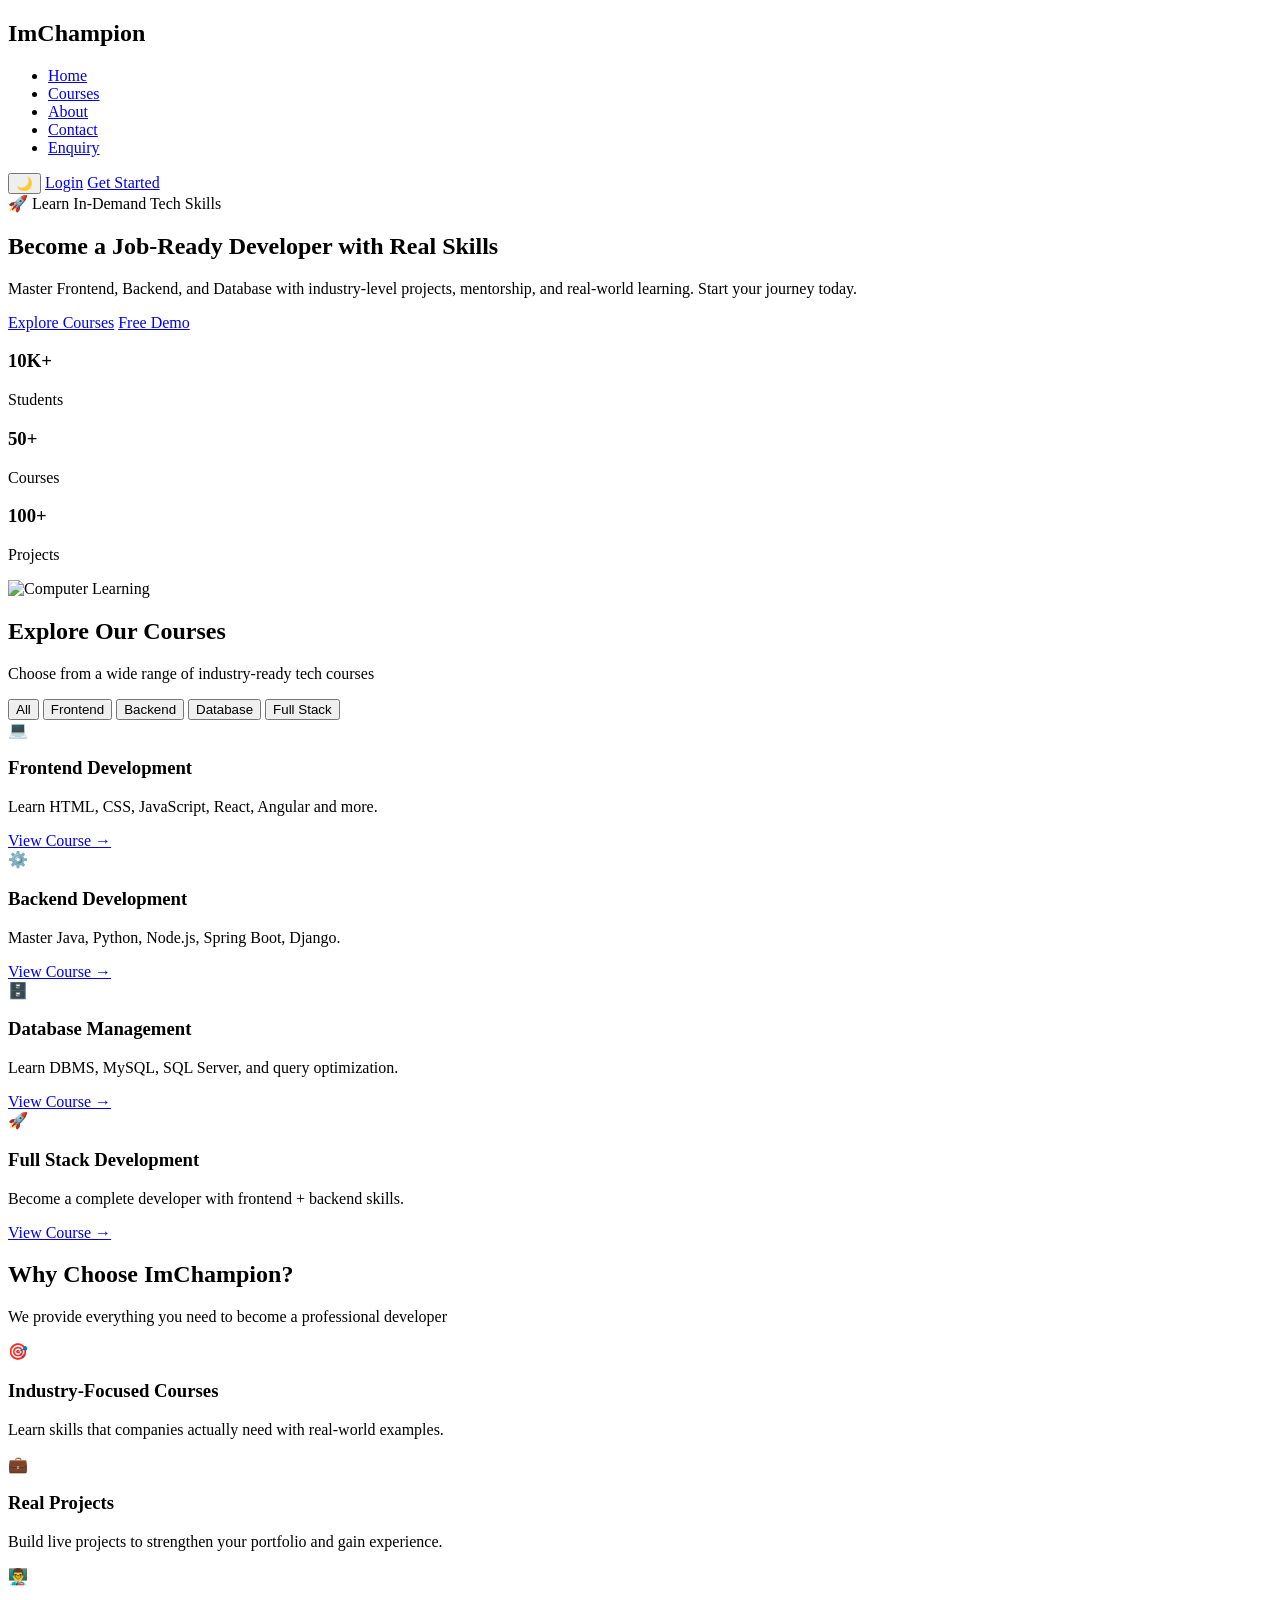
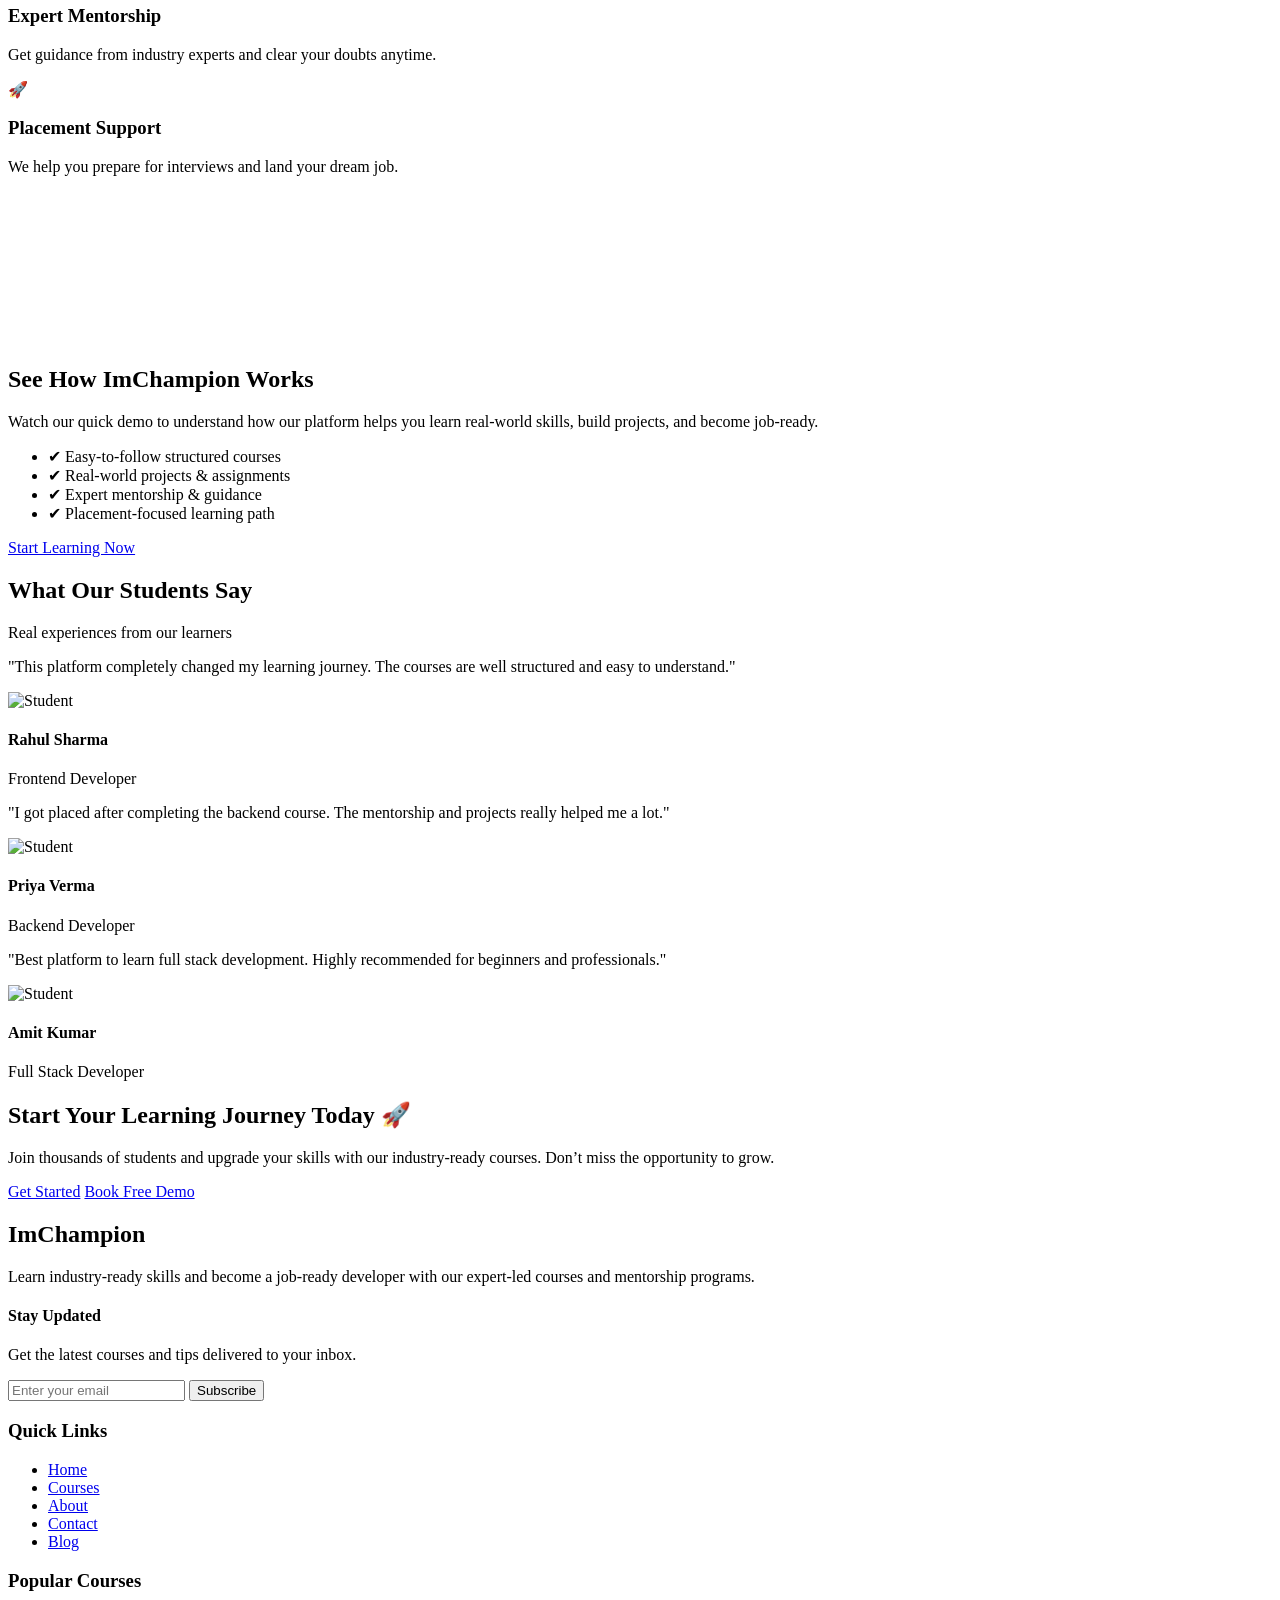
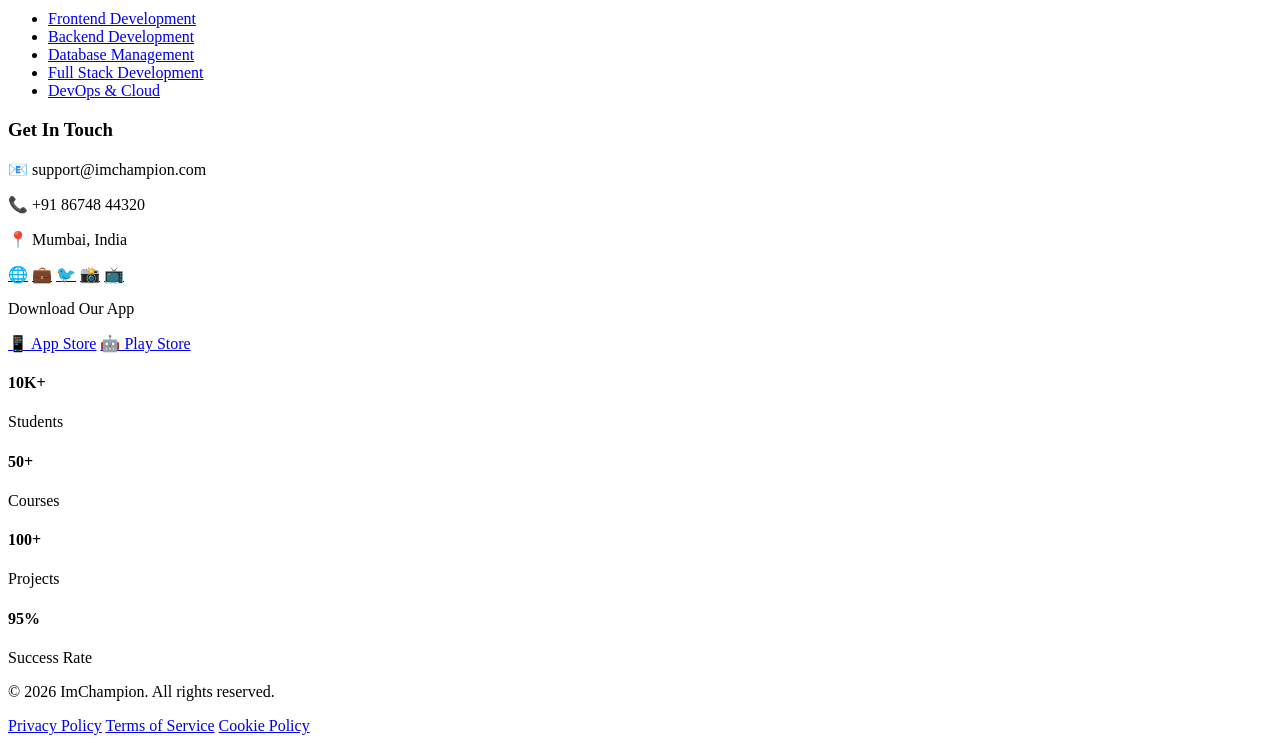
==== NewProject/html/index.html @ f5cccb44 "Add files via upload" ====
<!DOCTYPE html>
<html lang="en">

<head>
    <meta charset="UTF-8">
    <meta name="viewport" content="width=device-width, initial-scale=1.0">
    <title>ImChampion</title>

    <!-- Google Font -->
    <link href="https://fonts.googleapis.com/css2?family=Poppins:wght@300;400;500;600&display=swap" rel="stylesheet">

    <!-- CSS File -->
    <link rel="stylesheet" href="/css/index.css">
</head>

<body>

    <!-- ================= HEADER ================= -->
    <header>
        <div class="container">

            <nav class="navbar">

                <!-- Logo -->
                <div class="logo">
                    <h2>ImChampion</h2>
                </div>

                <!-- Hamburger Menu -->
                <div class="hamburger" id="hamburger">
                    <span></span>
                    <span></span>
                    <span></span>
                </div>

                <!-- Navigation Links -->
                <ul class="nav-links" id="nav-links">
                    <li><a href="#">Home</a></li>
                    <li><a href="#course">Courses</a></li>
                    <li><a href="#">About</a></li>
                    <li><a href="#">Contact</a></li>
                    <li><a href="#">Enquiry</a></li>
                </ul>

                <!-- Right Side -->
                <div class="nav-buttons">

                    <!-- Theme Toggle -->
                    <button id="theme-toggle">🌙</button>

                    <!-- Login -->
                    <a href="/html/login.html" class="login-btn">Login</a>

                    <!-- CTA -->
                    <a href="/html/signup.html" class="cta-btn">Get Started</a>

                </div>

            </nav>

        </div>
    </header>

    <!-- ================= MAIN ================= -->
    <main>

        <!-- Hero Section (Next step) -->
        <!-- ================= HERO SECTION ================= -->
        <section class="hero">
            <div class="container">

                <div class="hero-grid">

                    <!-- LEFT CONTENT -->
                    <div class="hero-content">

                        <!-- Tagline -->
                        <span class="hero-tag">
                            🚀 Learn In-Demand Tech Skills
                        </span>

                        <!-- Main Heading -->
                        <h1 class="hero-title">
                            Become a Job-Ready Developer with Real Skills
                        </h1>

                        <!-- Description -->
                        <p class="hero-description">
                            Master Frontend, Backend, and Database with industry-level projects,
                            mentorship, and real-world learning. Start your journey today.
                        </p>

                        <!-- Buttons -->
                        <div class="hero-buttons">
                            <a href="/html/signup.html" class="btn primary-btn">Explore Courses</a>
                            <a href="#" class="btn secondary-btn">Free Demo</a>
                        </div>

                        <!-- Extra Info -->
                        <div class="hero-stats">
                            <div class="stat">
                                <h3>10K+</h3>
                                <p>Students</p>
                            </div>

                            <div class="stat">
                                <h3>50+</h3>
                                <p>Courses</p>
                            </div>

                            <div class="stat">
                                <h3>100+</h3>
                                <p>Projects</p>
                            </div>
                        </div>

                    </div>

                    <!-- RIGHT IMAGE / VISUAL -->
                    <div class="hero-image">

                        <img src="/images/hero.avif" alt="Computer Learning">

                    </div>

                </div>

            </div>
        </section>

        <!-- ================= COURSES SECTION ================= -->
        <!-- ================= COURSES SECTION ================= -->
        <section class="courses" id="course">
            <div class="container">

                <!-- Section Heading -->
                <div class="section-header">
                    <h2>Explore Our Courses</h2>
                    <p>Choose from a wide range of industry-ready tech courses</p>
                </div>

                <!-- Filter Buttons -->
                <div class="course-filters">
                    <button class="filter-btn active" data-filter="all">All</button>
                    <button class="filter-btn" data-filter="frontend">Frontend</button>
                    <button class="filter-btn" data-filter="backend">Backend</button>
                    <button class="filter-btn" data-filter="database">Database</button>
                    <button class="filter-btn" data-filter="fullstack">Full Stack</button>
                </div>

                <!-- Courses Grid -->
                <div class="courses-grid">

                    <!-- Frontend -->
                    <div class="course-card" data-category="frontend">
                        <div class="course-icon">💻</div>
                        <h3>Frontend Development</h3>
                        <p>Learn HTML, CSS, JavaScript, React, Angular and more.</p>
                        <a href="#" class="course-btn">View Course →</a>
                    </div>

                    <!-- Backend -->
                    <div class="course-card" data-category="backend">
                        <div class="course-icon">⚙️</div>
                        <h3>Backend Development</h3>
                        <p>Master Java, Python, Node.js, Spring Boot, Django.</p>
                        <a href="#" class="course-btn">View Course →</a>
                    </div>

                    <!-- Database -->
                    <div class="course-card" data-category="database">
                        <div class="course-icon">🗄️</div>
                        <h3>Database Management</h3>
                        <p>Learn DBMS, MySQL, SQL Server, and query optimization.</p>
                        <a href="#" class="course-btn">View Course →</a>
                    </div>

                    <!-- Full Stack -->
                    <div class="course-card" data-category="fullstack">
                        <div class="course-icon">🚀</div>
                        <h3>Full Stack Development</h3>
                        <p>Become a complete developer with frontend + backend skills.</p>
                        <a href="#" class="course-btn">View Course →</a>
                    </div>

                </div>

            </div>
        </section>

        <!-- ================= FEATURES SECTION ================= -->
        <section class="features">
            <div class="container">

                <!-- Section Header -->
                <div class="section-header">
                    <h2>Why Choose ImChampion?</h2>
                    <p>We provide everything you need to become a professional developer</p>
                </div>

                <!-- Features Grid -->
                <div class="features-grid">

                    <!-- Feature 1 -->
                    <div class="feature-card">
                        <div class="feature-icon">🎯</div>
                        <h3>Industry-Focused Courses</h3>
                        <p>Learn skills that companies actually need with real-world examples.</p>
                    </div>

                    <!-- Feature 2 -->
                    <div class="feature-card">
                        <div class="feature-icon">💼</div>
                        <h3>Real Projects</h3>
                        <p>Build live projects to strengthen your portfolio and gain experience.</p>
                    </div>

                    <!-- Feature 3 -->
                    <div class="feature-card">
                        <div class="feature-icon">👨‍🏫</div>
                        <h3>Expert Mentorship</h3>
                        <p>Get guidance from industry experts and clear your doubts anytime.</p>
                    </div>

                    <!-- Feature 4 -->
                    <div class="feature-card">
                        <div class="feature-icon">🚀</div>
                        <h3>Placement Support</h3>
                        <p>We help you prepare for interviews and land your dream job.</p>
                    </div>

                </div>

            </div>
        </section>

        <!-- ================= DEMO / VIDEO SECTION ================= -->
        <section class="demo">
            <div class="container">

                <div class="demo-grid">

                    <!-- LEFT SIDE (VIDEO) -->
                    <div class="demo-video">

                        <div class="video-wrapper">
                            <iframe src="https://www.youtube.com/embed/dQw4w9WgXcQ" title="Platform Demo"
                                frameborder="0" allowfullscreen>
                            </iframe>
                        </div>

                    </div>

                    <!-- RIGHT SIDE (CONTENT) -->
                    <div class="demo-content">

                        <h2>See How ImChampion Works</h2>

                        <p>
                            Watch our quick demo to understand how our platform helps you
                            learn real-world skills, build projects, and become job-ready.
                        </p>

                        <!-- Points -->
                        <ul class="demo-points">
                            <li>✔ Easy-to-follow structured courses</li>
                            <li>✔ Real-world projects & assignments</li>
                            <li>✔ Expert mentorship & guidance</li>
                            <li>✔ Placement-focused learning path</li>
                        </ul>

                        <!-- Button -->
                        <a href="/html/signup.html" class="btn primary-btn">Start Learning Now</a>

                    </div>

                </div>

            </div>
        </section>

        <!-- ================= TESTIMONIALS SECTION ================= -->
<section class="testimonials">
  <div class="container">

    <!-- Section Header -->
    <div class="section-header">
      <h2>What Our Students Say</h2>
      <p>Real experiences from our learners</p>
    </div>

    <!-- Testimonials Grid -->
    <div class="testimonials-grid">

      <!-- Testimonial 1 -->
      <div class="testimonial-card">
        
        <p class="testimonial-text">
          "This platform completely changed my learning journey. The courses are well structured and easy to understand."
        </p>

        <!-- User Info -->
        <div class="testimonial-user">
          <img src="https://i.pravatar.cc/100?img=1" alt="Student">
          <div>
            <h4>Rahul Sharma</h4>
            <span>Frontend Developer</span>
          </div>
        </div>

      </div>

      <!-- Testimonial 2 -->
      <div class="testimonial-card">
        
        <p class="testimonial-text">
          "I got placed after completing the backend course. The mentorship and projects really helped me a lot."
        </p>

        <div class="testimonial-user">
          <img src="https://i.pravatar.cc/100?img=2" alt="Student">
          <div>
            <h4>Priya Verma</h4>
            <span>Backend Developer</span>
          </div>
        </div>

      </div>

      <!-- Testimonial 3 -->
      <div class="testimonial-card">
        
        <p class="testimonial-text">
          "Best platform to learn full stack development. Highly recommended for beginners and professionals."
        </p>

        <div class="testimonial-user">
          <img src="https://i.pravatar.cc/100?img=3" alt="Student">
          <div>
            <h4>Amit Kumar</h4>
            <span>Full Stack Developer</span>
          </div>
        </div>

      </div>

    </div>

  </div>
</section>

<!-- ================= CTA SECTION ================= -->
<section class="cta">
  <div class="container">

    <div class="cta-box">

      <!-- Heading -->
      <h2>Start Your Learning Journey Today 🚀</h2>

      <!-- Description -->
      <p>
        Join thousands of students and upgrade your skills with our
        industry-ready courses. Don’t miss the opportunity to grow.
      </p>

      <!-- Buttons -->
      <div class="cta-buttons">
        <a href="/html/signup.html" class="btn primary-btn">Get Started</a>
        <a href="#" class="btn secondary-btn">Book Free Demo</a>
      </div>

    </div>

  </div>
</section>
    </main>

    <!-- ================= FOOTER ================= -->
    <footer class="footer">
  <div class="container">

    <div class="footer-grid">

      <!-- Column 1 (Brand) -->
      <div class="footer-col">
        <h2 class="footer-logo">ImChampion</h2>
        <p>
          Learn industry-ready skills and become a job-ready developer with our expert-led courses and mentorship programs.
        </p>

        <!-- Newsletter Signup -->
        <div class="newsletter">
          <h4>Stay Updated</h4>
          <p>Get the latest courses and tips delivered to your inbox.</p>
          <div class="newsletter-form">
            <input type="email" placeholder="Enter your email" class="newsletter-input">
            <button class="newsletter-btn">Subscribe</button>
          </div>
        </div>
      </div>

      <!-- Column 2 (Quick Links) -->
      <div class="footer-col">
        <h3>Quick Links</h3>
        <ul>
          <li><a href="#">Home</a></li>
          <li><a href="#course">Courses</a></li>
          <li><a href="#">About</a></li>
          <li><a href="#">Contact</a></li>
          <li><a href="#">Blog</a></li>
        </ul>
      </div>

      <!-- Column 3 (Courses) -->
      <div class="footer-col">
        <h3>Popular Courses</h3>
        <ul>
          <li><a href="#">Frontend Development</a></li>
          <li><a href="#">Backend Development</a></li>
          <li><a href="#">Database Management</a></li>
          <li><a href="#">Full Stack Development</a></li>
          <li><a href="#">DevOps & Cloud</a></li>
        </ul>
      </div>

      <!-- Column 4 (Contact / Social) -->
      <div class="footer-col">
        <h3>Get In Touch</h3>
        <div class="contact-info">
          <p><span class="contact-icon">📧</span> support@imchampion.com</p>
          <p><span class="contact-icon">📞</span> +91 86748 44320</p>
          <p><span class="contact-icon">📍</span> Mumbai, India</p>
        </div>

        <!-- Social Links -->
        <div class="footer-social">
          <a href="#" title="Website">🌐</a>
          <a href="#" title="LinkedIn">💼</a>
          <a href="#" title="Twitter">🐦</a>
          <a href="#" title="Instagram">📸</a>
          <a href="#" title="YouTube">📺</a>
        </div>

        <!-- App Download -->
        <div class="app-download">
          <p>Download Our App</p>
          <div class="app-buttons">
            <a href="#" class="app-btn">📱 App Store</a>
            <a href="#" class="app-btn">🤖 Play Store</a>
          </div>
        </div>
      </div>

    </div>

    <!-- Stats Bar -->
    <div class="footer-stats">
      <div class="stat-item">
        <h4>10K+</h4>
        <p>Students</p>
      </div>
      <div class="stat-item">
        <h4>50+</h4>
        <p>Courses</p>
      </div>
      <div class="stat-item">
        <h4>100+</h4>
        <p>Projects</p>
      </div>
      <div class="stat-item">
        <h4>95%</h4>
        <p>Success Rate</p>
      </div>
    </div>

    <!-- Bottom -->
    <div class="footer-bottom">
      <div class="footer-bottom-content">
        <p>© 2026 ImChampion. All rights reserved.</p>
        <div class="footer-links">
          <a href="#">Privacy Policy</a>
          <a href="#">Terms of Service</a>
          <a href="#">Cookie Policy</a>
        </div>
      </div>
    </div>

  </div>
</footer>

    <!-- ================= JS ================= -->
    <script src="/javascript/index.js"></script>
</body>

</html>
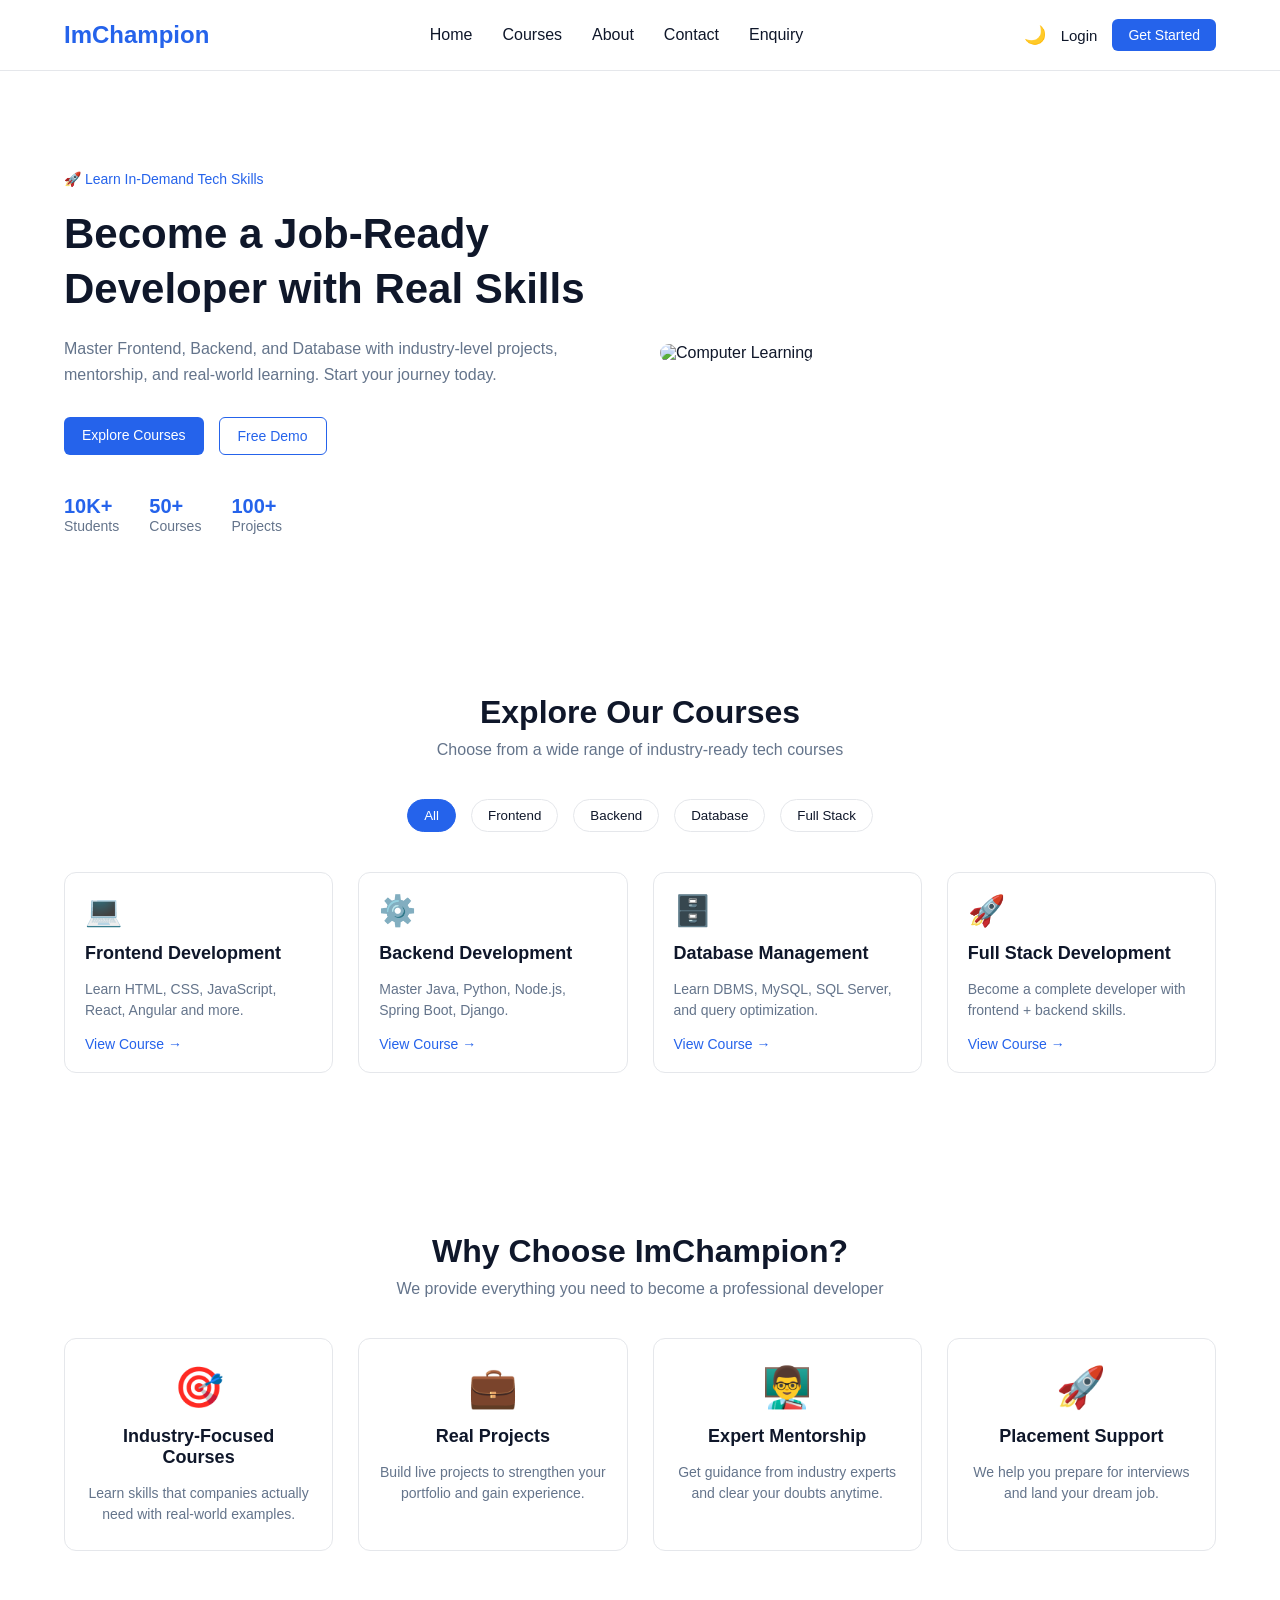
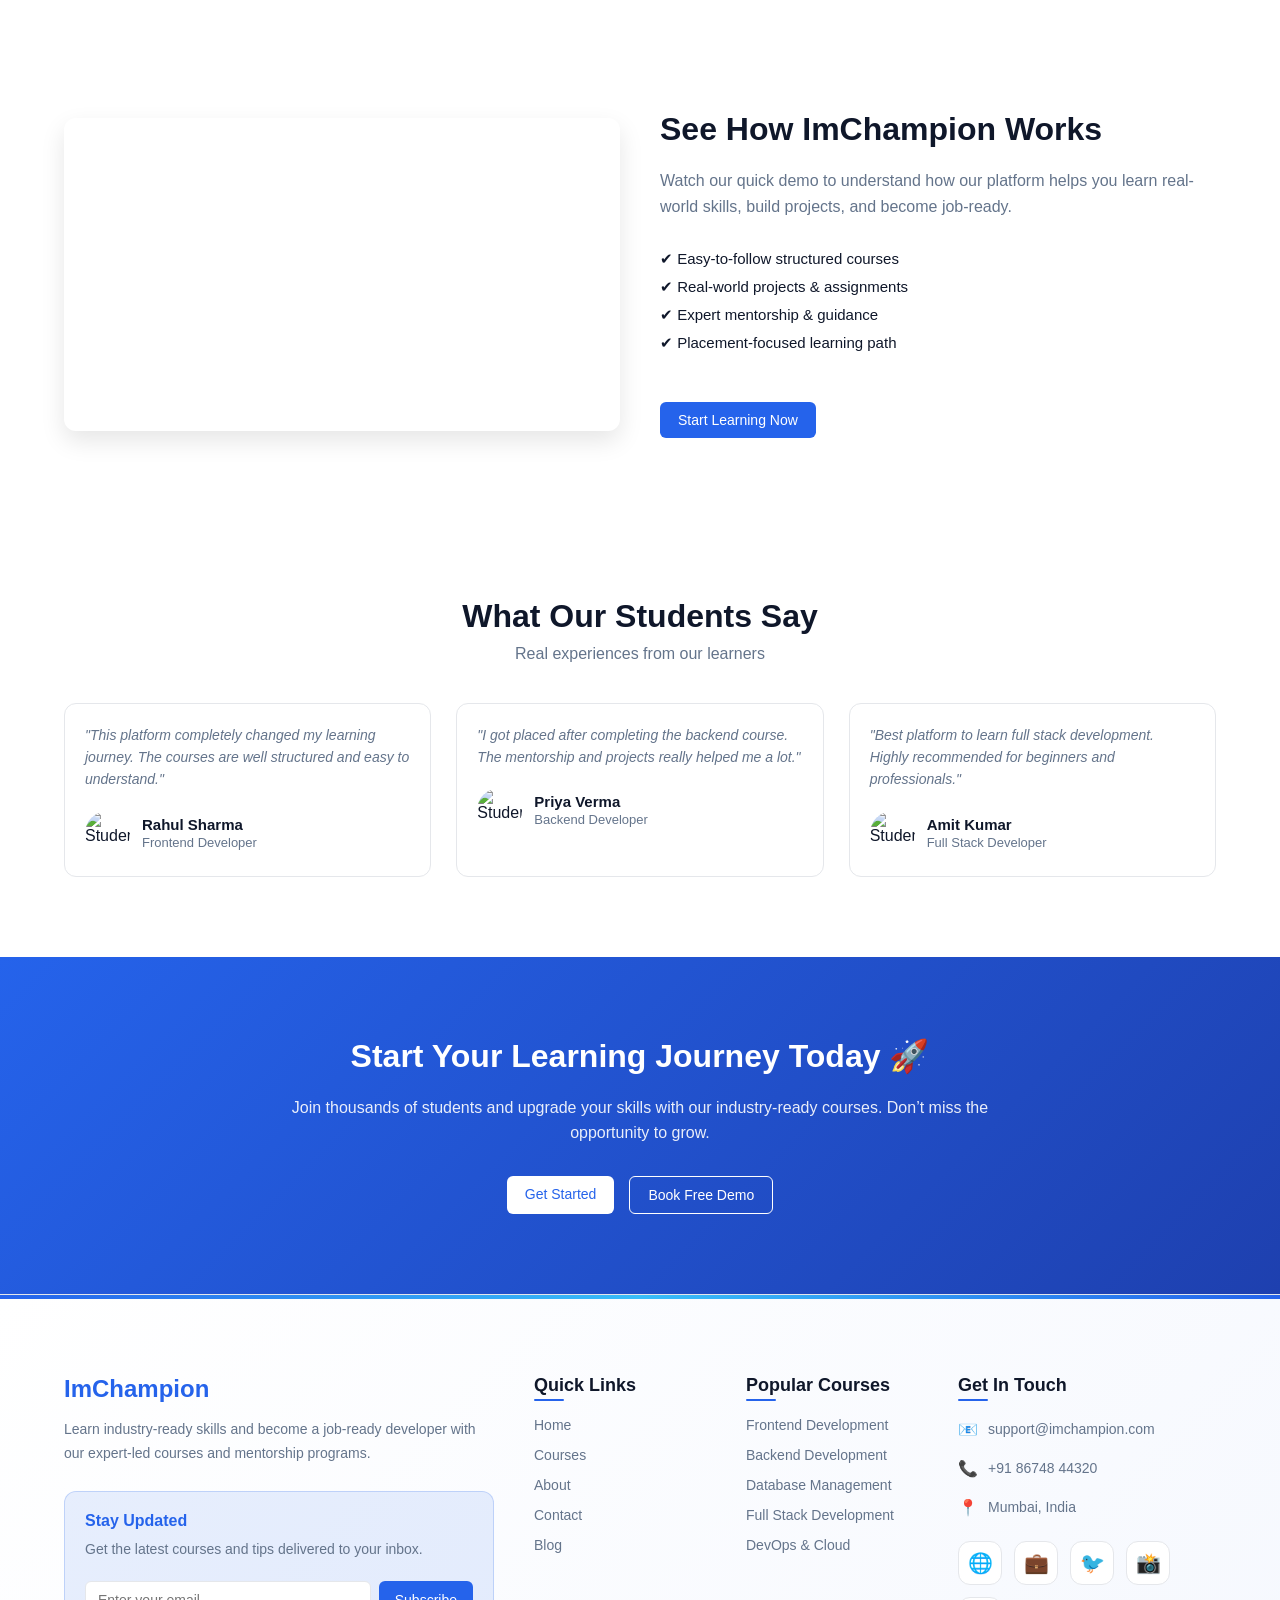
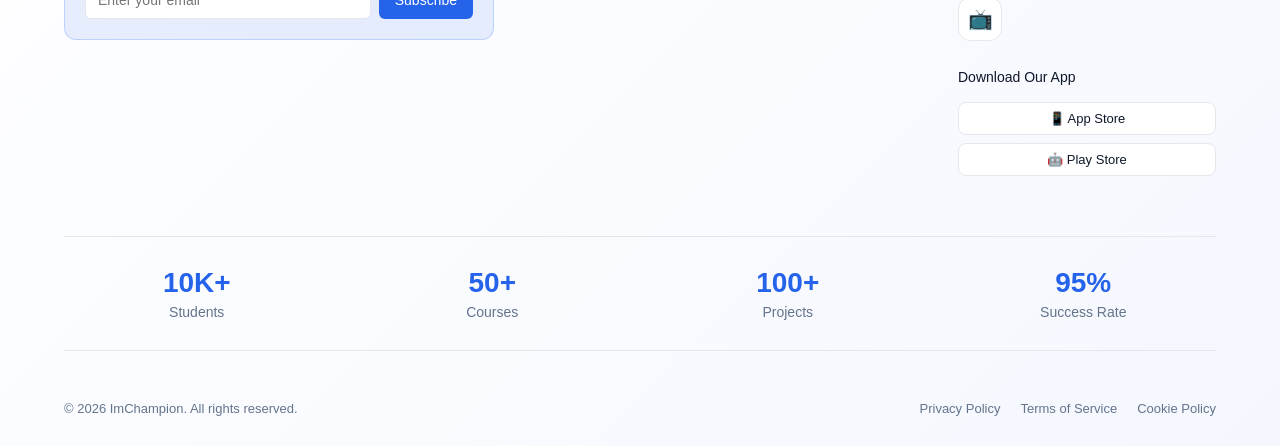
==== commit a5ac0c2a: "Update print statement from 'Hello' to 'Goodbye'" ====
--- a/NewProject/html/index.html
+++ b/NewProject/html/index.html
@@ -10,7 +10,7 @@
     <link href="https://fonts.googleapis.com/css2?family=Poppins:wght@300;400;500;600&display=swap" rel="stylesheet">
 
     <!-- CSS File -->
-    <link rel="stylesheet" href="/css/index.css">
+    <link rel="stylesheet" href="../css/index.css">
 </head>
 
 <body>
@@ -490,7 +490,7 @@
 </footer>
 
     <!-- ================= JS ================= -->
-    <script src="/javascript/index.js"></script>
+    <script src="../javascript/index.js"></script>
 </body>
 
 </html>
--- a/NewProject/css/index.css
+++ b/NewProject/css/index.css
@@ -0,0 +1,1146 @@
+/* ============================= */
+/* GLOBAL RESET */
+/* ============================= */
+*,
+*::before,
+*::after {
+  box-sizing: border-box;
+  margin: 0;
+  padding: 0;
+}
+/* ============================= */
+/* THEME VARIABLES */
+/* ============================= */
+/* 🌞 Light Mode (Default) */
+:root {
+  --bg-color: #ffffff;
+  --text-color: #0f172a;
+  --primary-color: #2563eb;
+  --secondary-color: #64748b;
+  --nav-bg: #ffffff;
+  --border-color: #e5e7eb;
+}
+/* 🌙 Dark Mode */
+.dark {
+  --bg-color: #0f172a;
+  --text-color: #e2e8f0;
+  --primary-color: #38bdf8;
+  --secondary-color: #94a3b8;
+  --nav-bg: #020617;
+  --border-color: #1e293b;
+}
+/* ============================= */
+/* BODY */
+/* ============================= */
+body {
+  font-family: 'Poppins', sans-serif;
+  display: grid;
+  grid-template-rows: auto 1fr auto;
+  min-height: 100vh;
+  background-color: var(--bg-color);
+  color: var(--text-color);
+  transition: 0.3s ease;
+}
+/* ============================= */
+/* CONTAINER */
+/* ============================= */
+.container {
+  width: 90%;
+  max-width: 1200px;
+  margin: auto;
+}
+/* ============================= */
+/* HEADER */
+/* ============================= */
+header {
+  width: 100%;
+  background-color: var(--nav-bg);
+  border-bottom: 1px solid var(--border-color);
+  position: sticky;
+  top: 0;
+  z-index: 1000;
+}
+/* ============================= */
+/* NAVBAR */
+/* ============================= */
+.navbar {
+  display: flex;
+  align-items: center;
+  justify-content: space-between;
+  height: 70px;
+}
+/* ============================= */
+/* LOGO */
+/* ============================= */
+.logo h2 {
+  font-size: 24px;
+  font-weight: 600;
+  color: var(--primary-color);
+  cursor: pointer;
+}
+/* ============================= */
+/* HAMBURGER */
+/* ============================= */
+.hamburger {
+  display: none;
+}
+/* ============================= */
+/* NAV LINKS */
+/* ============================= */
+.nav-links {
+  list-style: none;
+  display: flex;
+  gap: 30px;
+}
+.nav-links li a {
+  text-decoration: none;
+  color: var(--text-color);
+  font-size: 16px;
+  transition: 0.3s;
+  position: relative;
+}
+/* Hover underline */
+.nav-links li a::after {
+  content: "";
+  position: absolute;
+  width: 0%;
+  height: 2px;
+  background: var(--primary-color);
+  left: 0;
+  bottom: -5px;
+  transition: 0.3s;
+}
+.nav-links li a:hover::after {
+  width: 100%;
+}
+.nav-links li a:hover {
+  color: var(--primary-color);
+}
+/* ============================= */
+/* BUTTONS */
+/* ============================= */
+.nav-buttons {
+  display: flex;
+  gap: 15px;
+  align-items: center;
+}
+/* Login Button */
+.login-btn {
+  text-decoration: none;
+  color: var(--text-color);
+  font-size: 15px;
+  transition: 0.3s;
+}
+.login-btn:hover {
+  color: var(--primary-color);
+}
+/* CTA Button */
+.cta-btn {
+  text-decoration: none;
+  background: var(--primary-color);
+  color: #ffffff;
+  padding: 8px 16px;
+  border-radius: 6px;
+  font-size: 14px;
+  font-weight: 500;
+  transition: 0.3s;
+}
+.cta-btn:hover {
+  opacity: 0.9;
+}
+/* ============================= */
+/* THEME TOGGLE BUTTON */
+/* ============================= */
+#theme-toggle {
+  border: none;
+  background: transparent;
+  font-size: 18px;
+  cursor: pointer;
+}
+/* ============================= */
+/* RESPONSIVE */
+/* ============================= */
+@media (max-width: 768px) {
+  .hamburger {
+    display: flex;
+    flex-direction: column;
+    cursor: pointer;
+    gap: 4px;
+    padding: 10px;
+    background-color: rgba(0, 0, 0, 0.1);
+    border-radius: 4px;
+  }
+  .hamburger span {
+    width: 25px;
+    height: 3px;
+    background-color: var(--text-color);
+    transition: 0.3s;
+  }
+  .nav-links {
+    position: absolute;
+    top: 70px;
+    left: 0;
+    width: 100%;
+    background-color: var(--nav-bg);
+    flex-direction: column;
+    padding: 20px 0;
+    border-bottom: 1px solid var(--border-color);
+    max-height: 0;
+    overflow: hidden;
+    transition: max-height 0.3s ease;
+  }
+  .nav-links.active {
+    max-height: 500px;
+  }
+  .nav-links li {
+    text-align: center;
+    margin: 10px 0;
+  }
+  .logo h2 {
+    font-size: 20px;
+  }
+  .nav-buttons {
+    gap: 10px;
+  }
+}
+/* ============================= */
+/* MAIN */
+/* ============================= */
+main {
+  width: 100%;
+}
+/* Common section spacing */
+section {
+  padding: 80px 0;
+}
+/* ============================= */
+/* HERO SECTION */
+/* ============================= */
+.hero {
+  padding-top: 100px;
+}
+/* Grid Layout */
+.hero-grid {
+  display: grid;
+  grid-template-columns: 1fr 1fr;
+  align-items: center;
+  gap: 40px;
+}
+/* ============================= */
+/* HERO CONTENT */
+/* ============================= */
+.hero-content {
+  display: flex;
+  flex-direction: column;
+  gap: 20px;
+}
+/* Tagline */
+.hero-tag {
+  font-size: 14px;
+  color: var(--primary-color);
+  font-weight: 500;
+}
+/* Main Heading */
+.hero-title {
+  font-size: 42px;
+  font-weight: 600;
+  line-height: 1.3;
+}
+/* Description */
+.hero-description {
+  font-size: 16px;
+  color: var(--secondary-color);
+  line-height: 1.6;
+}
+/* ============================= */
+/* HERO BUTTONS */
+/* ============================= */
+.hero-buttons {
+  display: flex;
+  gap: 15px;
+  margin-top: 10px;
+}
+/* Common Button */
+.btn {
+  text-decoration: none;
+  padding: 10px 18px;
+  border-radius: 6px;
+  font-size: 14px;
+  font-weight: 500;
+  transition: 0.3s;
+}
+/* Primary Button */
+.primary-btn {
+  background: var(--primary-color);
+  color: #ffffff;
+}
+.primary-btn:hover {
+  opacity: 0.9;
+}
+/* Secondary Button */
+.secondary-btn {
+  border: 1px solid var(--primary-color);
+  color: var(--primary-color);
+}
+.secondary-btn:hover {
+  background: var(--primary-color);
+  color: #ffffff;
+}
+/* ============================= */
+/* HERO STATS */
+/* ============================= */
+.hero-stats {
+  display: flex;
+  gap: 30px;
+  margin-top: 20px;
+}
+.stat h3 {
+  font-size: 20px;
+  color: var(--primary-color);
+}
+.stat p {
+  font-size: 14px;
+  color: var(--secondary-color);
+}
+/* ============================= */
+/* HERO IMAGE */
+/* ============================= */
+.hero-image img {
+  width: 100%;
+  max-width: 500px;
+  border-radius: 10px;
+}
+/* ============================= */
+/* RESPONSIVE */
+/* ============================= */
+@media (max-width: 1024px) {
+  .hero-title {
+    font-size: 36px;
+  }
+}
+@media (max-width: 768px) {
+  .hero-grid {
+    grid-template-columns: 1fr;
+    text-align: center;
+  }
+  .hero-buttons {
+    justify-content: center;
+  }
+  .hero-stats {
+    justify-content: center;
+  }
+  .hero-image img {
+    margin: auto;
+  }
+}
+/* ============================= */
+/* COURSES SECTION */
+/* ============================= */
+.courses {
+  background-color: var(--bg-color);
+}
+/* ============================= */
+/* SECTION HEADER */
+/* ============================= */
+.section-header {
+  text-align: center;
+  margin-bottom: 40px;
+}
+.section-header h2 {
+  font-size: 32px;
+  font-weight: 600;
+  margin-bottom: 10px;
+}
+.section-header p {
+  color: var(--secondary-color);
+  font-size: 16px;
+}
+/* ============================= */
+/* FILTER BUTTONS */
+/* ============================= */
+.course-filters {
+  display: flex;
+  justify-content: center;
+  gap: 15px;
+  margin-bottom: 40px;
+  flex-wrap: wrap;
+}
+.filter-btn {
+  padding: 8px 16px;
+  border: 1px solid var(--border-color);
+  background: transparent;
+  color: var(--text-color);
+  border-radius: 20px;
+  cursor: pointer;
+  transition: 0.3s;
+}
+.filter-btn:hover,
+.filter-btn.active {
+  background: var(--primary-color);
+  color: #fff;
+  border-color: var(--primary-color);
+}
+/* ============================= */
+/* COURSES GRID */
+/* ============================= */
+.courses-grid {
+  display: grid;
+  grid-template-columns: repeat(4, 1fr);
+  gap: 25px;
+}
+/* ============================= */
+/* COURSE CARD */
+/* ============================= */
+.course-card {
+  background: var(--nav-bg);
+  border: 1px solid var(--border-color);
+  border-radius: 12px;
+  padding: 20px;
+  transition: 0.3s;
+  display: flex;
+  flex-direction: column;
+  gap: 15px;
+}
+/* Hover Effect */
+.course-card:hover {
+  transform: translateY(-8px);
+  box-shadow: 0 10px 25px rgba(0,0,0,0.1);
+}
+/* Icon */
+.course-icon {
+  font-size: 30px;
+}
+/* Title */
+.course-card h3 {
+  font-size: 18px;
+  font-weight: 600;
+}
+/* Description */
+.course-card p {
+  font-size: 14px;
+  color: var(--secondary-color);
+  line-height: 1.5;
+}
+/* Button */
+.course-btn {
+  margin-top: auto;
+  text-decoration: none;
+  color: var(--primary-color);
+  font-size: 14px;
+  font-weight: 500;
+  transition: 0.3s;
+}
+.course-btn:hover {
+  text-decoration: underline;
+}
+/* ============================= */
+/* RESPONSIVE */
+/* ============================= */
+@media (max-width: 1024px) {
+  .courses-grid {
+    grid-template-columns: repeat(2, 1fr);
+  }
+}
+@media (max-width: 600px) {
+  .courses-grid {
+    grid-template-columns: 1fr;
+  }
+}
+/* ============================= */
+/* FEATURES SECTION */
+/* ============================= */
+.features {
+  background-color: var(--bg-color);
+}
+/* ============================= */
+/* FEATURES GRID */
+/* ============================= */
+.features-grid {
+  display: grid;
+  grid-template-columns: repeat(4, 1fr);
+  gap: 25px;
+}
+/* ============================= */
+/* FEATURE CARD */
+/* ============================= */
+.feature-card {
+  background: var(--nav-bg);
+  border: 1px solid var(--border-color);
+  border-radius: 12px;
+  padding: 25px 20px;
+  text-align: center;
+  transition: 0.3s ease;
+  display: flex;
+  flex-direction: column;
+  gap: 15px;
+}
+/* Hover Effect */
+.feature-card:hover {
+  transform: translateY(-8px);
+  box-shadow: 0 10px 25px rgba(0,0,0,0.1);
+}
+/* ============================= */
+/* FEATURE ICON */
+/* ============================= */
+.feature-icon {
+  font-size: 40px;
+}
+/* ============================= */
+/* FEATURE TITLE */
+/* ============================= */
+.feature-card h3 {
+  font-size: 18px;
+  font-weight: 600;
+}
+/* ============================= */
+/* FEATURE DESCRIPTION */
+/* ============================= */
+.feature-card p {
+  font-size: 14px;
+  color: var(--secondary-color);
+  line-height: 1.5;
+}
+/* ============================= */
+/* RESPONSIVE */
+/* ============================= */
+@media (max-width: 1024px) {
+  .features-grid {
+    grid-template-columns: repeat(2, 1fr);
+  }
+}
+@media (max-width: 600px) {
+  .features-grid {
+    grid-template-columns: 1fr;
+  }
+}
+/* ============================= */
+/* DEMO SECTION */
+/* ============================= */
+.demo {
+  background-color: var(--bg-color);
+}
+/* ============================= */
+/* DEMO GRID */
+/* ============================= */
+.demo-grid {
+  display: grid;
+  grid-template-columns: 1fr 1fr;
+  gap: 40px;
+  align-items: center;
+}
+/* ============================= */
+/* VIDEO WRAPPER */
+/* ============================= */
+.video-wrapper {
+  position: relative;
+  width: 100%;
+  padding-top: 56.25%; /* 16:9 ratio */
+  border-radius: 12px;
+  overflow: hidden;
+  box-shadow: 0 10px 25px rgba(0,0,0,0.1);
+}
+/* Iframe responsive */
+.video-wrapper iframe {
+  position: absolute;
+  top: 0;
+  left: 0;
+  width: 100%;
+  height: 100%;
+  border: none;
+}
+/* ============================= */
+/* DEMO CONTENT */
+/* ============================= */
+.demo-content {
+  display: flex;
+  flex-direction: column;
+  gap: 20px;
+}
+.demo-content h2 {
+  font-size: 32px;
+  font-weight: 600;
+}
+.demo-content p {
+  font-size: 16px;
+  color: var(--secondary-color);
+  line-height: 1.6;
+}
+/* ============================= */
+/* DEMO POINTS */
+/* ============================= */
+.demo-points {
+  list-style: none;
+  padding: 0;
+  margin: 10px 0;
+}
+.demo-points li {
+  font-size: 15px;
+  margin-bottom: 10px;
+  color: var(--text-color);
+}
+/* ============================= */
+/* BUTTON */
+/* ============================= */
+.demo .btn {
+  width: fit-content;
+  margin-top: 10px;
+}
+/* ============================= */
+/* RESPONSIVE */
+/* ============================= */
+@media (max-width: 1024px) {
+  .demo-content h2 {
+    font-size: 28px;
+  }
+}
+@media (max-width: 768px) {
+  .demo-grid {
+    grid-template-columns: 1fr;
+    text-align: center;
+  }
+  .demo .btn {
+    margin: auto;
+  }
+  .demo-points li {
+    text-align: left;
+  }
+}
+/* ============================= */
+/* TESTIMONIALS SECTION */
+/* ============================= */
+.testimonials {
+  background-color: var(--bg-color);
+}
+/* ============================= */
+/* TESTIMONIALS GRID */
+/* ============================= */
+.testimonials-grid {
+  display: grid;
+  grid-template-columns: repeat(3, 1fr);
+  gap: 25px;
+}
+/* ============================= */
+/* TESTIMONIAL CARD */
+/* ============================= */
+.testimonial-card {
+  background: var(--nav-bg);
+  border: 1px solid var(--border-color);
+  border-radius: 12px;
+  padding: 20px;
+  transition: 0.3s ease;
+  display: flex;
+  flex-direction: column;
+  gap: 20px;
+}
+/* Hover Effect */
+.testimonial-card:hover {
+  transform: translateY(-6px);
+  box-shadow: 0 10px 25px rgba(0,0,0,0.1);
+}
+/* ============================= */
+/* TESTIMONIAL TEXT */
+/* ============================= */
+.testimonial-text {
+  font-size: 14px;
+  color: var(--secondary-color);
+  line-height: 1.6;
+  font-style: italic;
+}
+/* ============================= */
+/* USER INFO */
+/* ============================= */
+.testimonial-user {
+  display: flex;
+  align-items: center;
+  gap: 12px;
+}
+/* User Image */
+.testimonial-user img {
+  width: 45px;
+  height: 45px;
+  border-radius: 50%;
+  object-fit: cover;
+}
+/* Name */
+.testimonial-user h4 {
+  font-size: 15px;
+  font-weight: 600;
+}
+/* Role */
+.testimonial-user span {
+  font-size: 13px;
+  color: var(--secondary-color);
+}
+/* ============================= */
+/* RESPONSIVE */
+/* ============================= */
+@media (max-width: 1024px) {
+  .testimonials-grid {
+    grid-template-columns: repeat(2, 1fr);
+  }
+}
+@media (max-width: 600px) {
+  .testimonials-grid {
+    grid-template-columns: 1fr;
+  }
+}
+/* ============================= */
+/* CTA SECTION */
+/* ============================= */
+.cta {
+  background: linear-gradient(135deg, var(--primary-color), #1e40af);
+  padding: 80px 0;
+}
+/* ============================= */
+/* CTA BOX */
+/* ============================= */
+.cta-box {
+  text-align: center;
+  color: #ffffff;
+  max-width: 700px;
+  margin: auto;
+  display: flex;
+  flex-direction: column;
+  gap: 20px;
+}
+/* ============================= */
+/* CTA HEADING */
+/* ============================= */
+.cta-box h2 {
+  font-size: 32px;
+  font-weight: 600;
+}
+/* ============================= */
+/* CTA TEXT */
+/* ============================= */
+.cta-box p {
+  font-size: 16px;
+  line-height: 1.6;
+  opacity: 0.9;
+}
+/* ============================= */
+/* CTA BUTTONS */
+/* ============================= */
+.cta-buttons {
+  display: flex;
+  justify-content: center;
+  gap: 15px;
+  margin-top: 10px;
+}
+/* Primary Button Override */
+.cta .primary-btn {
+  background: #ffffff;
+  color: var(--primary-color);
+}
+.cta .primary-btn:hover {
+  background: #f1f5f9;
+}
+/* Secondary Button Override */
+.cta .secondary-btn {
+  border: 1px solid #ffffff;
+  color: #ffffff;
+}
+.cta .secondary-btn:hover {
+  background: #ffffff;
+  color: var(--primary-color);
+}
+/* ============================= */
+/* RESPONSIVE */
+/* ============================= */
+@media (max-width: 768px) {
+  .cta-box h2 {
+    font-size: 26px;
+  }
+  .cta-buttons {
+    flex-direction: column;
+  }
+}
+/* ============================= */
+/* FOOTER */
+/* ============================= */
+.footer {
+  background: linear-gradient(135deg, var(--nav-bg) 0%, rgba(37, 99, 235, 0.05) 100%);
+  color: var(--text-color);
+  padding: 80px 0 30px;
+  border-top: 1px solid var(--border-color);
+  position: relative;
+  overflow: hidden;
+}
+
+.footer::before {
+  content: '';
+  position: absolute;
+  top: 0;
+  left: 0;
+  right: 0;
+  height: 4px;
+  background: linear-gradient(90deg, var(--primary-color), #38bdf8, var(--primary-color));
+}
+
+/* ============================= */
+/* FOOTER GRID */
+/* ============================= */
+.footer-grid {
+  display: grid;
+  grid-template-columns: 2.5fr 1fr 1fr 1.5fr;
+  gap: 40px;
+  margin-bottom: 60px;
+  position: relative;
+  z-index: 1;
+}
+
+/* ============================= */
+/* NEWSLETTER */
+/* ============================= */
+.newsletter {
+  margin-top: 25px;
+  padding: 20px;
+  background: rgba(37, 99, 235, 0.1);
+  border-radius: 12px;
+  border: 1px solid rgba(37, 99, 235, 0.2);
+}
+
+.newsletter h4 {
+  font-size: 16px;
+  margin-bottom: 8px;
+  color: var(--primary-color);
+}
+
+.newsletter p {
+  font-size: 13px;
+  margin-bottom: 15px;
+  color: var(--secondary-color);
+}
+
+.newsletter-form {
+  display: flex;
+  gap: 8px;
+}
+
+.newsletter-input {
+  flex: 1;
+  padding: 10px 12px;
+  border: 1px solid var(--border-color);
+  border-radius: 6px;
+  background: var(--bg-color);
+  color: var(--text-color);
+  font-size: 14px;
+}
+
+.newsletter-input:focus {
+  outline: none;
+  border-color: var(--primary-color);
+  box-shadow: 0 0 0 3px rgba(37, 99, 235, 0.1);
+}
+
+.newsletter-btn {
+  padding: 10px 16px;
+  background: var(--primary-color);
+  color: white;
+  border: none;
+  border-radius: 6px;
+  font-size: 14px;
+  font-weight: 500;
+  cursor: pointer;
+  transition: 0.3s;
+}
+
+.newsletter-btn:hover {
+  background: #1d4ed8;
+  transform: translateY(-1px);
+}
+
+/* ============================= */
+/* FOOTER COLUMNS */
+/* ============================= */
+.footer-col h3 {
+  font-size: 18px;
+  margin-bottom: 20px;
+  color: var(--text-color);
+  position: relative;
+}
+
+.footer-col h3::after {
+  content: '';
+  position: absolute;
+  bottom: -5px;
+  left: 0;
+  width: 30px;
+  height: 2px;
+  background: var(--primary-color);
+  border-radius: 1px;
+}
+
+.footer-logo {
+  font-size: 24px;
+  color: var(--primary-color);
+  margin-bottom: 15px;
+  font-weight: 700;
+}
+
+.footer-col p {
+  font-size: 14px;
+  line-height: 1.7;
+  color: var(--secondary-color);
+  margin-bottom: 20px;
+}
+
+/* ============================= */
+/* CONTACT INFO */
+/* ============================= */
+.contact-info p {
+  display: flex;
+  align-items: center;
+  gap: 10px;
+  margin-bottom: 12px;
+  font-size: 14px;
+  color: var(--secondary-color);
+}
+
+.contact-icon {
+  font-size: 16px;
+  color: var(--primary-color);
+}
+
+/* ============================= */
+/* LINKS */
+/* ============================= */
+.footer-col ul {
+  list-style: none;
+}
+
+.footer-col ul li {
+  margin-bottom: 12px;
+}
+
+.footer-col ul li a {
+  text-decoration: none;
+  color: var(--secondary-color);
+  font-size: 14px;
+  transition: 0.3s;
+  display: inline-block;
+}
+
+/* Hover effect upgraded */
+.footer-col ul li a:hover {
+  color: var(--primary-color);
+  transform: translateX(5px);
+}
+
+/* ============================= */
+/* SOCIAL ICONS */
+/* ============================= */
+.footer-social {
+  margin-top: 20px;
+  display: flex;
+  gap: 12px;
+  flex-wrap: wrap;
+}
+
+.footer-social a {
+  text-decoration: none;
+  font-size: 20px;
+  background: var(--bg-color);
+  padding: 12px;
+  border-radius: 12px;
+  transition: 0.3s;
+  border: 1px solid var(--border-color);
+  display: flex;
+  align-items: center;
+  justify-content: center;
+  width: 44px;
+  height: 44px;
+}
+
+/* Hover upgraded */
+.footer-social a:hover {
+  background: var(--primary-color);
+  color: #fff;
+  transform: translateY(-3px) scale(1.05);
+  box-shadow: 0 8px 25px rgba(37, 99, 235, 0.3);
+}
+
+/* ============================= */
+/* APP DOWNLOAD */
+/* ============================= */
+.app-download {
+  margin-top: 25px;
+}
+
+.app-download p {
+  font-size: 14px;
+  font-weight: 500;
+  margin-bottom: 12px;
+  color: var(--text-color);
+}
+
+.app-buttons {
+  display: flex;
+  flex-direction: column;
+  gap: 8px;
+}
+
+.app-btn {
+  display: flex;
+  align-items: center;
+  justify-content: center;
+  gap: 8px;
+  padding: 8px 12px;
+  background: var(--bg-color);
+  color: var(--text-color);
+  text-decoration: none;
+  border-radius: 8px;
+  font-size: 13px;
+  font-weight: 500;
+  border: 1px solid var(--border-color);
+  transition: 0.3s;
+}
+
+.app-btn:hover {
+  background: var(--primary-color);
+  color: white;
+  transform: translateY(-1px);
+}
+
+/* ============================= */
+/* FOOTER STATS */
+/* ============================= */
+.footer-stats {
+  display: grid;
+  grid-template-columns: repeat(4, 1fr);
+  gap: 30px;
+  margin-bottom: 50px;
+  padding: 30px 0;
+  border-top: 1px solid var(--border-color);
+  border-bottom: 1px solid var(--border-color);
+  position: relative;
+  z-index: 1;
+}
+
+.stat-item {
+  text-align: center;
+}
+
+.stat-item h4 {
+  font-size: 28px;
+  font-weight: 700;
+  color: var(--primary-color);
+  margin-bottom: 5px;
+}
+
+.stat-item p {
+  font-size: 14px;
+  color: var(--secondary-color);
+  font-weight: 500;
+}
+
+/* ============================= */
+/* FOOTER BOTTOM */
+/* ============================= */
+.footer-bottom {
+  margin-top: 40px;
+  position: relative;
+  z-index: 1;
+}
+
+.footer-bottom-content {
+  display: flex;
+  justify-content: space-between;
+  align-items: center;
+  flex-wrap: wrap;
+  gap: 20px;
+}
+
+.footer-bottom p {
+  font-size: 13px;
+  color: var(--secondary-color);
+}
+
+.footer-links {
+  display: flex;
+  gap: 20px;
+}
+
+.footer-links a {
+  color: var(--secondary-color);
+  text-decoration: none;
+  font-size: 13px;
+  transition: 0.3s;
+}
+
+.footer-links a:hover {
+  color: var(--primary-color);
+}
+
+/* ============================= */
+/* RESPONSIVE IMPROVED */
+/* ============================= */
+@media (max-width: 1024px) {
+  .footer-grid {
+    grid-template-columns: 1fr 1fr;
+    gap: 30px;
+  }
+
+  .footer-stats {
+    grid-template-columns: repeat(2, 1fr);
+    gap: 20px;
+  }
+}
+
+@media (max-width: 768px) {
+  .footer {
+    padding: 60px 0 20px;
+  }
+
+  .footer-grid {
+    grid-template-columns: 1fr;
+    text-align: center;
+    gap: 40px;
+    margin-bottom: 40px;
+  }
+
+  .footer-col {
+    margin-bottom: 30px;
+  }
+
+  .newsletter-form {
+    flex-direction: column;
+  }
+
+  .newsletter-input {
+    width: 100%;
+  }
+
+  .footer-social {
+    justify-content: center;
+  }
+
+  .app-buttons {
+    flex-direction: row;
+    justify-content: center;
+  }
+
+  .footer-stats {
+    grid-template-columns: repeat(2, 1fr);
+    gap: 15px;
+    padding: 20px 0;
+  }
+
+  .stat-item h4 {
+    font-size: 24px;
+  }
+
+  .footer-bottom-content {
+    flex-direction: column;
+    text-align: center;
+    gap: 15px;
+  }
+
+  .footer-links {
+    justify-content: center;
+  }
+
+  .footer-col ul li a:hover {
+    transform: translateX(0);
+  }
+}
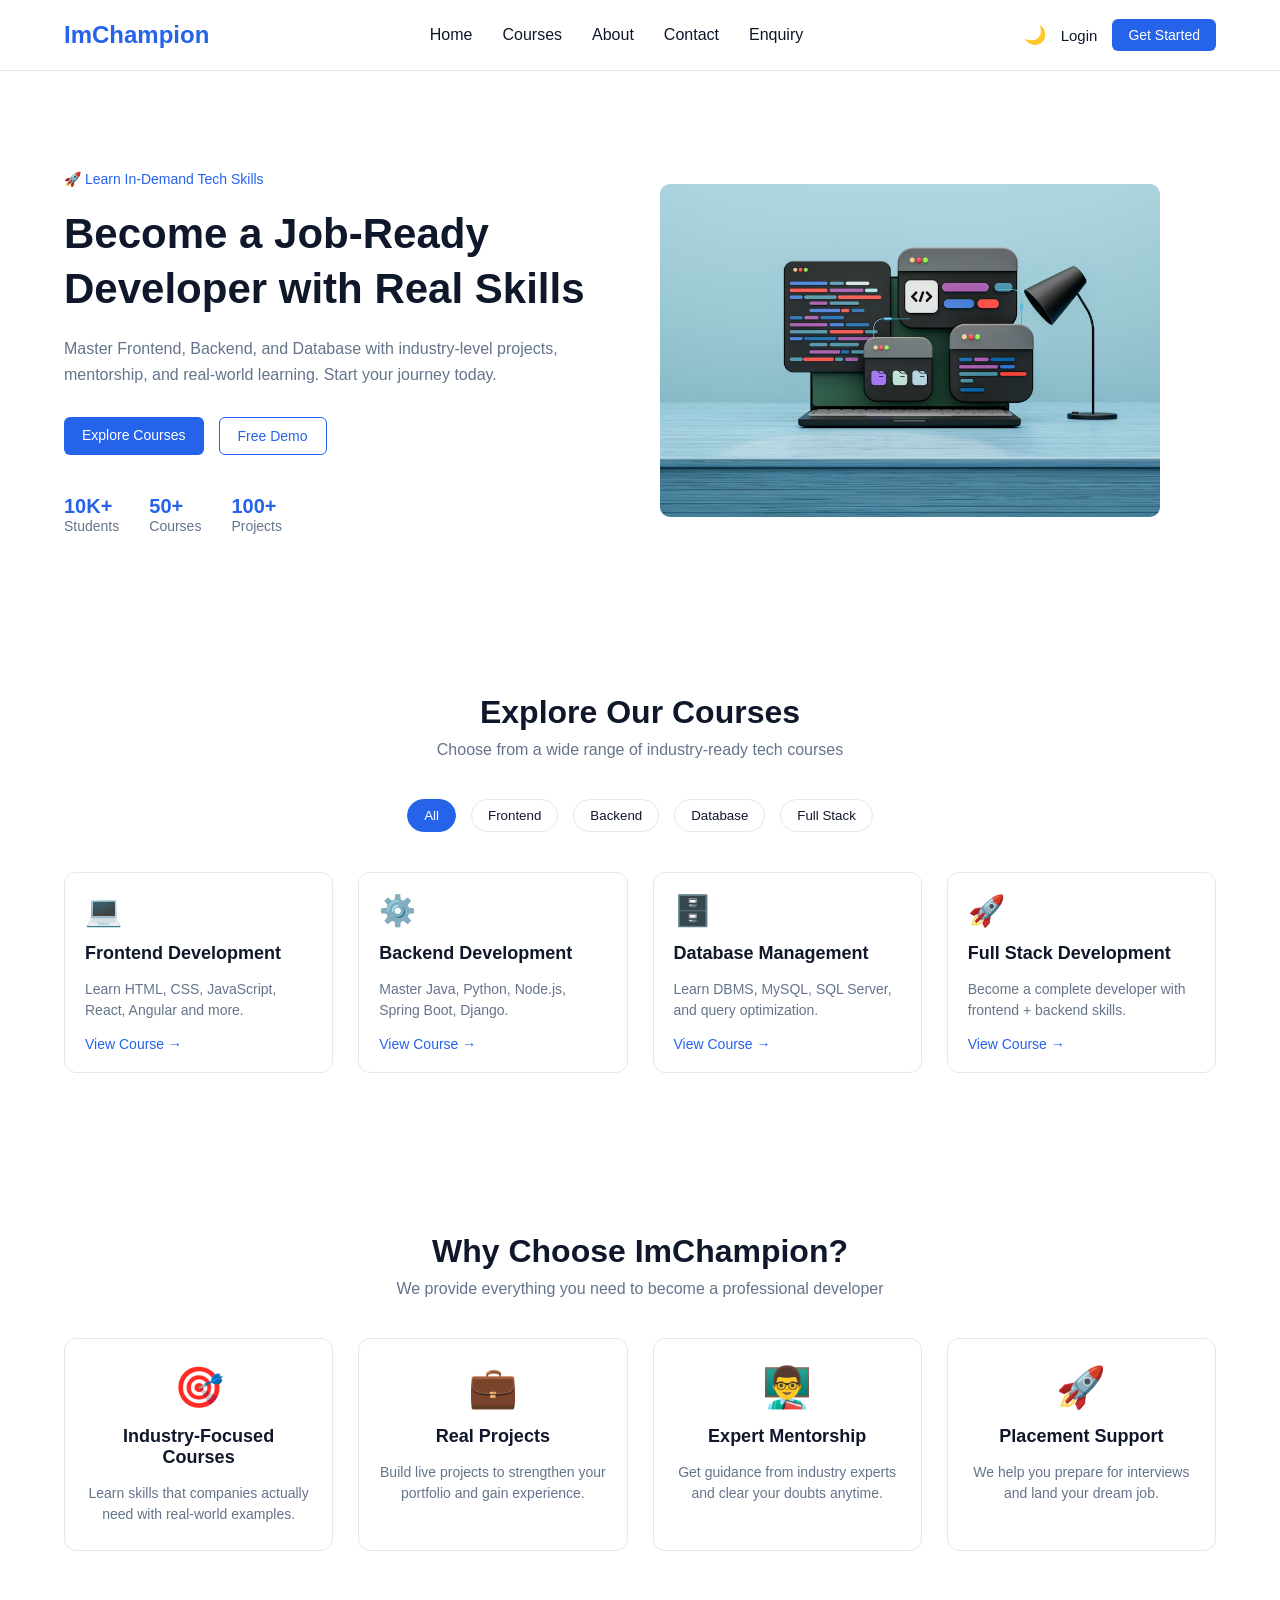
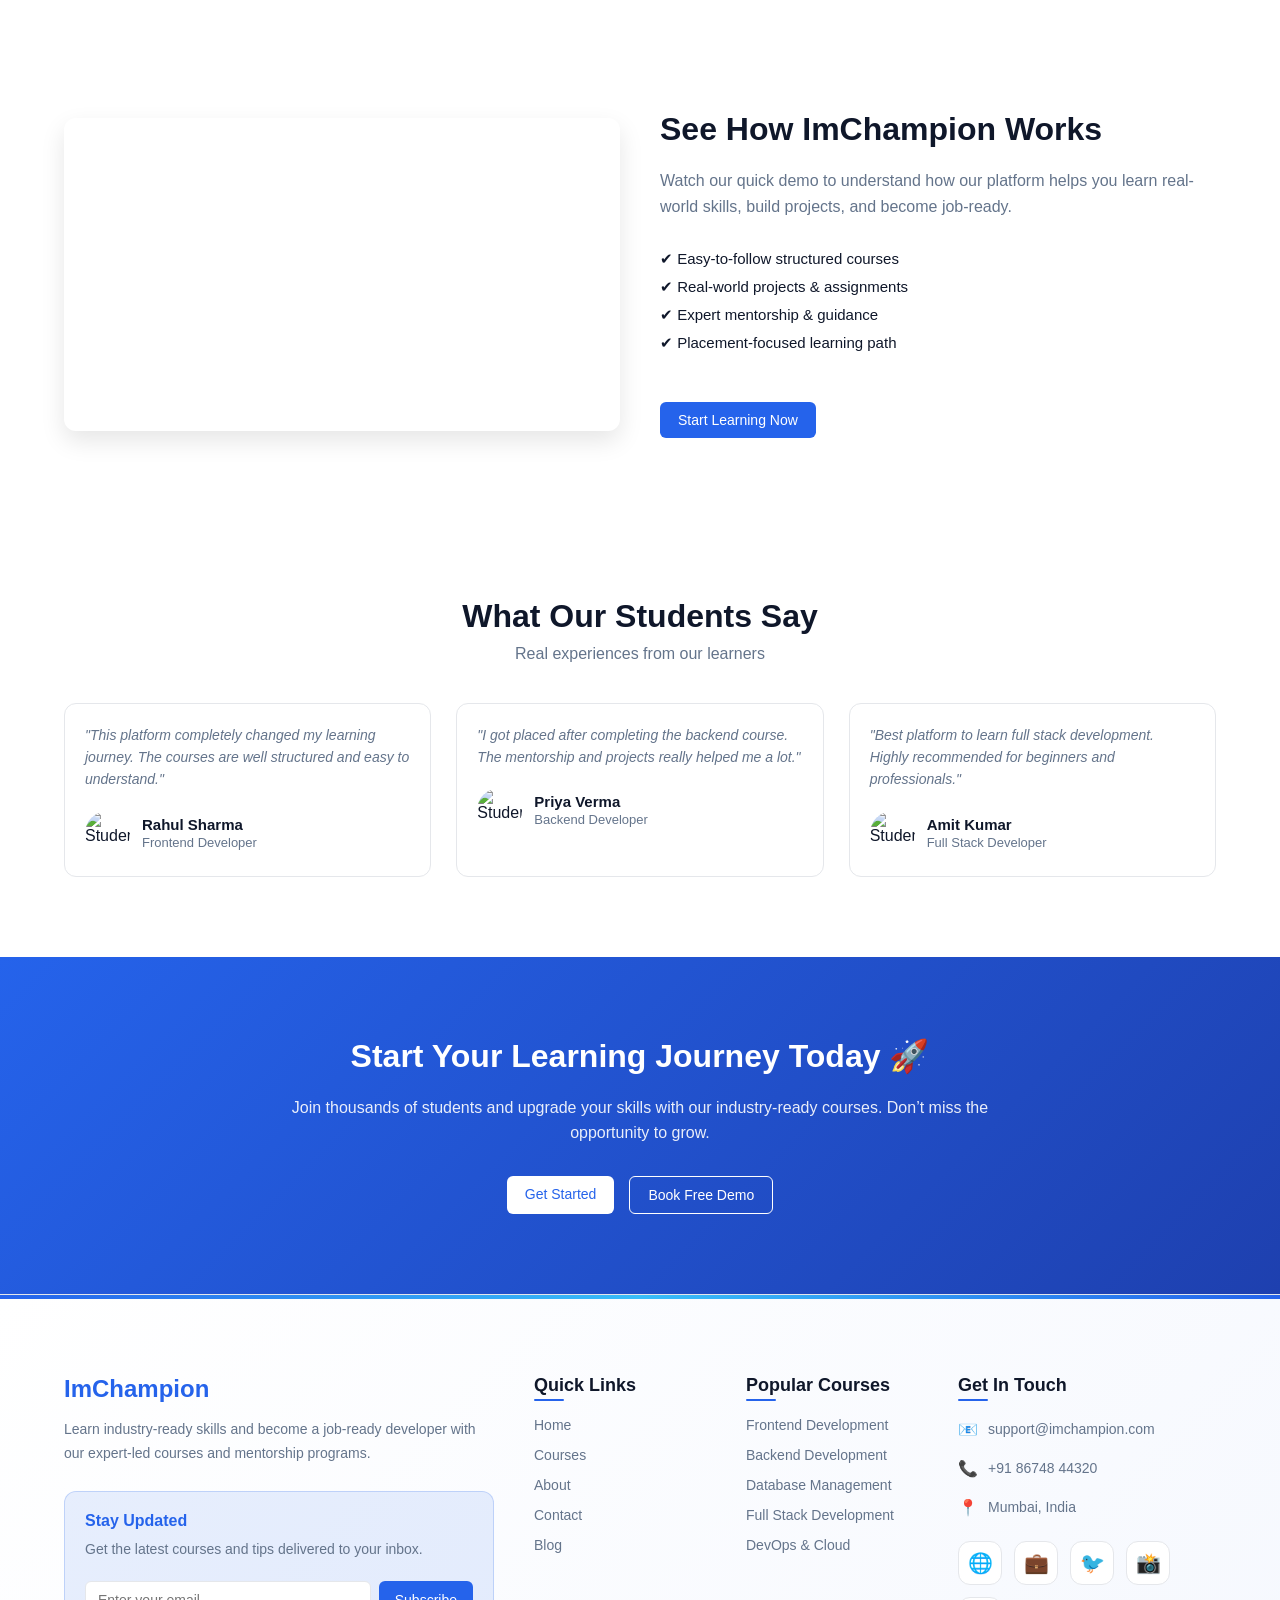
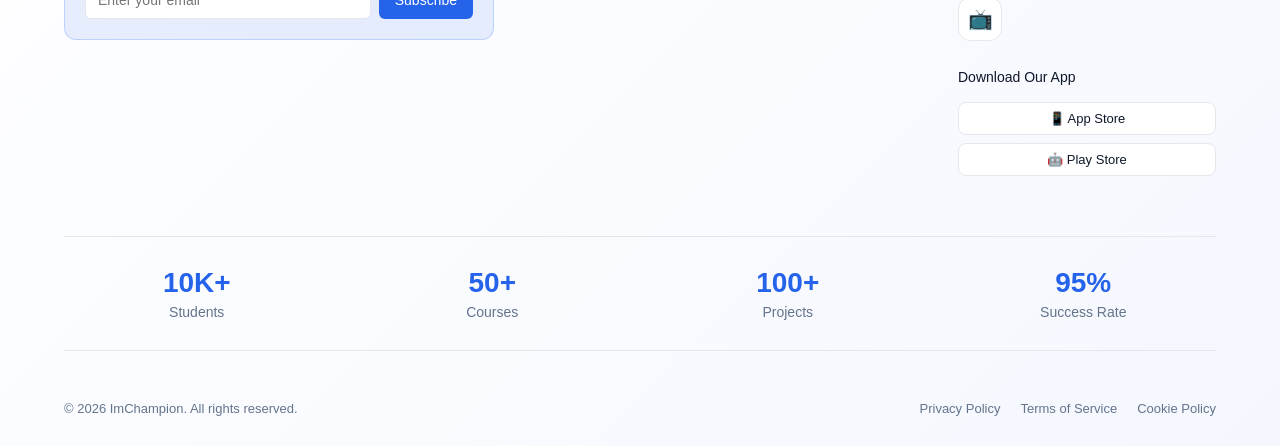
==== commit 6237868b: "Update print statement from 'Hello' to 'Goodbye'" ====
--- a/NewProject/html/index.html
+++ b/NewProject/html/index.html
@@ -49,10 +49,10 @@
                     <button id="theme-toggle">🌙</button>
 
                     <!-- Login -->
-                    <a href="/html/login.html" class="login-btn">Login</a>
+                    <a href="../html/login.html" class="login-btn">Login</a>
 
                     <!-- CTA -->
-                    <a href="/html/signup.html" class="cta-btn">Get Started</a>
+                    <a href="../html/signup.html" class="cta-btn">Get Started</a>
 
                 </div>
 
@@ -92,7 +92,7 @@
 
                         <!-- Buttons -->
                         <div class="hero-buttons">
-                            <a href="/html/signup.html" class="btn primary-btn">Explore Courses</a>
+                            <a href="../html/signup.html" class="btn primary-btn">Explore Courses</a>
                             <a href="#" class="btn secondary-btn">Free Demo</a>
                         </div>
 
@@ -119,7 +119,7 @@
                     <!-- RIGHT IMAGE / VISUAL -->
                     <div class="hero-image">
 
-                        <img src="/images/hero.avif" alt="Computer Learning">
+                        <img src="../images/hero.avif" alt="Computer Learning">
 
                     </div>
 
@@ -270,7 +270,7 @@
                         </ul>
 
                         <!-- Button -->
-                        <a href="/html/signup.html" class="btn primary-btn">Start Learning Now</a>
+                        <a href="../html/signup.html" class="btn primary-btn">Start Learning Now</a>
 
                     </div>
 
@@ -366,7 +366,7 @@
 
       <!-- Buttons -->
       <div class="cta-buttons">
-        <a href="/html/signup.html" class="btn primary-btn">Get Started</a>
+        <a href="../html/signup.html" class="btn primary-btn">Get Started</a>
         <a href="#" class="btn secondary-btn">Book Free Demo</a>
       </div>
 
